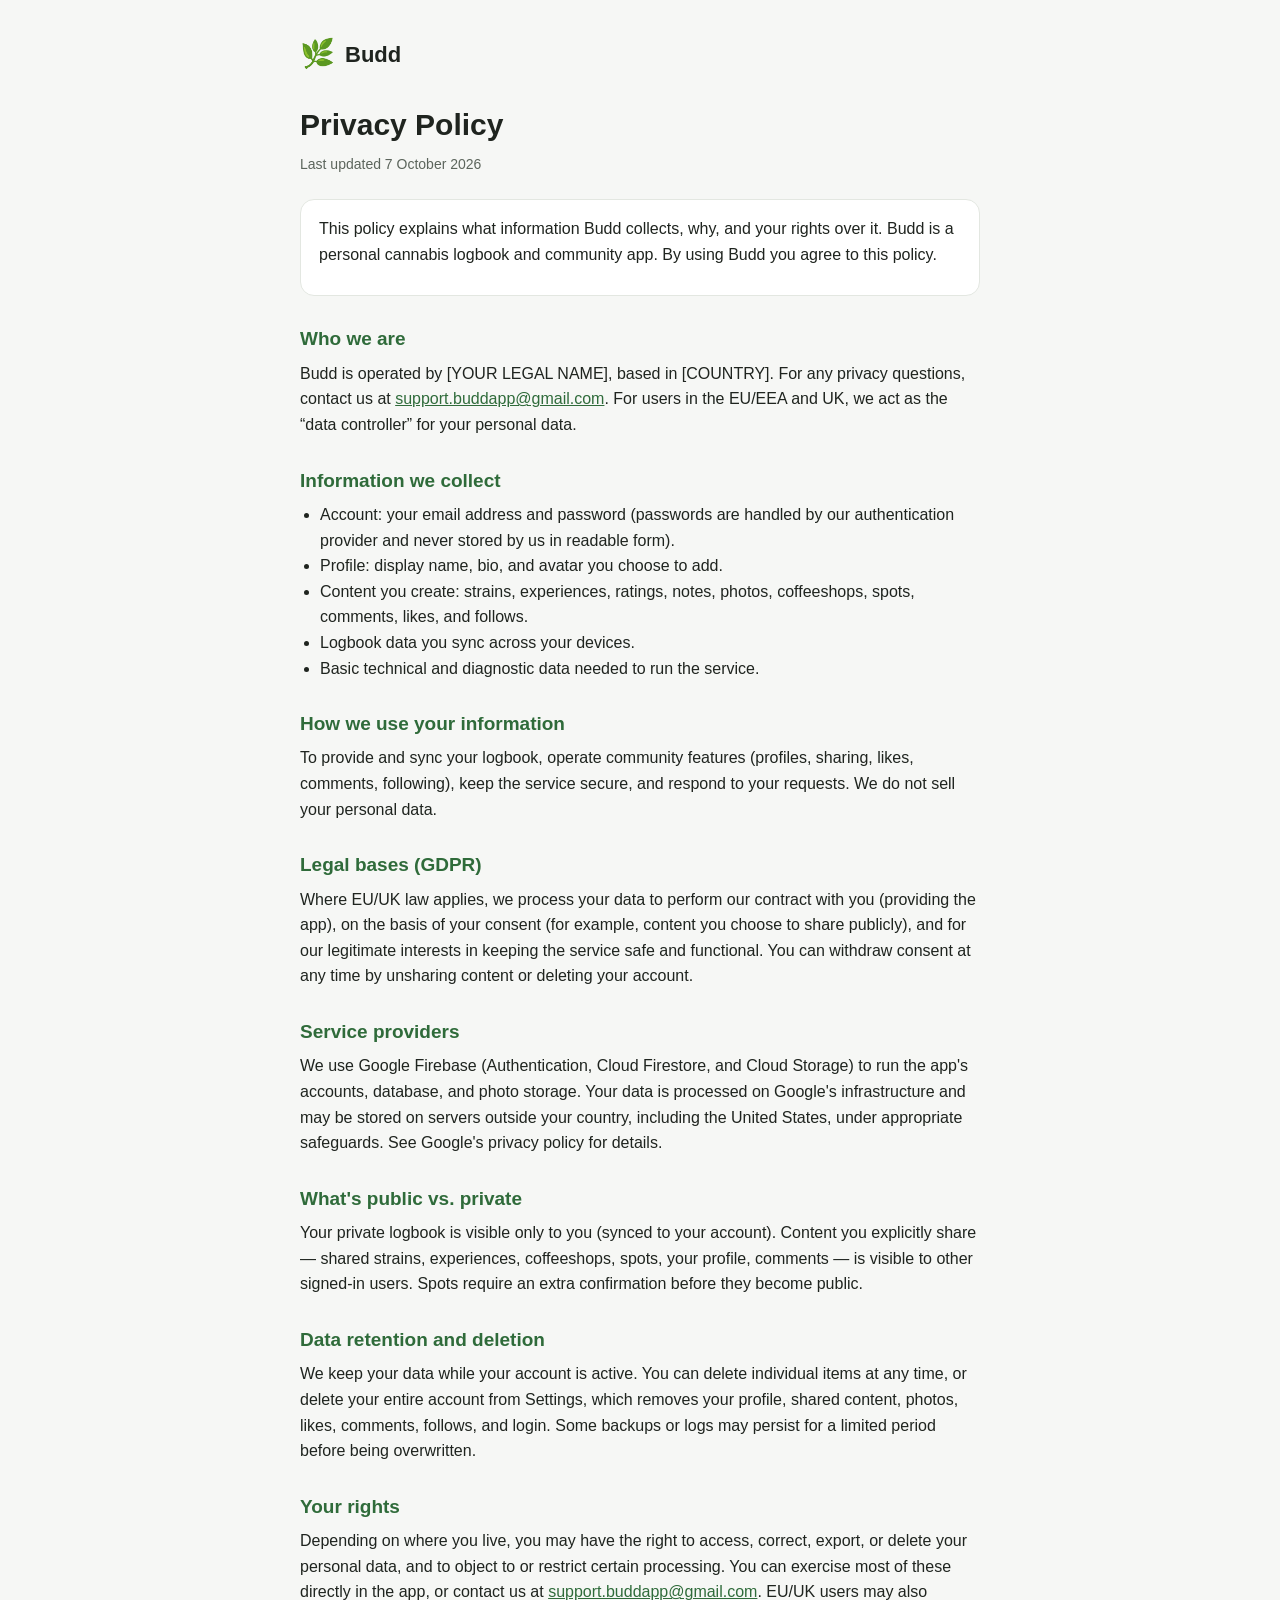
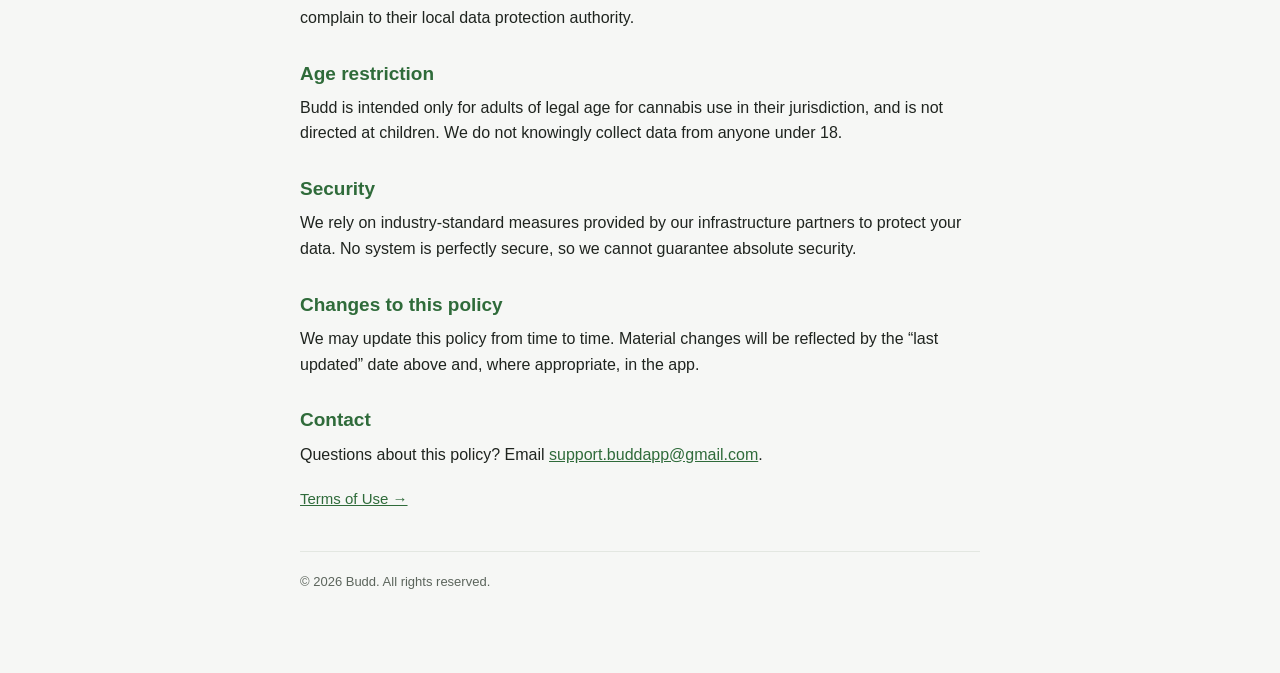
==== privacy.html @ 6cc256dc "Budd legal pages: privacy policy and terms of use" ====
<!DOCTYPE html>
<html lang="en">
<head>
  <meta charset="utf-8">
  <meta name="viewport" content="width=device-width, initial-scale=1">
  <meta name="robots" content="index, follow">
  <title>Budd — Privacy Policy</title>
  <link rel="stylesheet" href="styles.css">
</head>
<body>
  <div class="wrap">
    <header class="site">
      <span class="leaf">🌿</span>
      <h1>Budd</h1>
    </header>

    <h1 class="doc-title">Privacy Policy</h1>
    <p class="updated">Last updated 7 October 2026</p>

    <div class="intro">
      <p>This policy explains what information Budd collects, why, and your rights over it. Budd is a personal cannabis logbook and community app. By using Budd you agree to this policy.</p>
    </div>

    <h2>Who we are</h2>
    <p>Budd is operated by [YOUR LEGAL NAME], based in [COUNTRY]. For any privacy questions, contact us at <a href="mailto:support.buddapp@gmail.com">support.buddapp@gmail.com</a>. For users in the EU/EEA and UK, we act as the “data controller” for your personal data.</p>

    <h2>Information we collect</h2>
    <ul>
      <li>Account: your email address and password (passwords are handled by our authentication provider and never stored by us in readable form).</li>
      <li>Profile: display name, bio, and avatar you choose to add.</li>
      <li>Content you create: strains, experiences, ratings, notes, photos, coffeeshops, spots, comments, likes, and follows.</li>
      <li>Logbook data you sync across your devices.</li>
      <li>Basic technical and diagnostic data needed to run the service.</li>
    </ul>

    <h2>How we use your information</h2>
    <p>To provide and sync your logbook, operate community features (profiles, sharing, likes, comments, following), keep the service secure, and respond to your requests. We do not sell your personal data.</p>

    <h2>Legal bases (GDPR)</h2>
    <p>Where EU/UK law applies, we process your data to perform our contract with you (providing the app), on the basis of your consent (for example, content you choose to share publicly), and for our legitimate interests in keeping the service safe and functional. You can withdraw consent at any time by unsharing content or deleting your account.</p>

    <h2>Service providers</h2>
    <p>We use Google Firebase (Authentication, Cloud Firestore, and Cloud Storage) to run the app's accounts, database, and photo storage. Your data is processed on Google's infrastructure and may be stored on servers outside your country, including the United States, under appropriate safeguards. See Google's privacy policy for details.</p>

    <h2>What's public vs. private</h2>
    <p>Your private logbook is visible only to you (synced to your account). Content you explicitly share — shared strains, experiences, coffeeshops, spots, your profile, comments — is visible to other signed-in users. Spots require an extra confirmation before they become public.</p>

    <h2>Data retention and deletion</h2>
    <p>We keep your data while your account is active. You can delete individual items at any time, or delete your entire account from Settings, which removes your profile, shared content, photos, likes, comments, follows, and login. Some backups or logs may persist for a limited period before being overwritten.</p>

    <h2>Your rights</h2>
    <p>Depending on where you live, you may have the right to access, correct, export, or delete your personal data, and to object to or restrict certain processing. You can exercise most of these directly in the app, or contact us at <a href="mailto:support.buddapp@gmail.com">support.buddapp@gmail.com</a>. EU/UK users may also complain to their local data protection authority.</p>

    <h2>Age restriction</h2>
    <p>Budd is intended only for adults of legal age for cannabis use in their jurisdiction, and is not directed at children. We do not knowingly collect data from anyone under 18.</p>

    <h2>Security</h2>
    <p>We rely on industry-standard measures provided by our infrastructure partners to protect your data. No system is perfectly secure, so we cannot guarantee absolute security.</p>

    <h2>Changes to this policy</h2>
    <p>We may update this policy from time to time. Material changes will be reflected by the “last updated” date above and, where appropriate, in the app.</p>

    <h2>Contact</h2>
    <p>Questions about this policy? Email <a href="mailto:support.buddapp@gmail.com">support.buddapp@gmail.com</a>.</p>

    <nav class="docnav">
      <a href="terms.html">Terms of Use →</a>
    </nav>

    <footer class="site">
      © 2026 Budd. All rights reserved.
    </footer>
  </div>
</body>
</html>
---- styles.css ----
:root {
  --bg: #f6f7f5;
  --card: #ffffff;
  --text: #1f241f;
  --muted: #5c655c;
  --forest: #2f6b3a;
  --border: #e3e7e1;
}

* { box-sizing: border-box; }

body {
  margin: 0;
  background: var(--bg);
  color: var(--text);
  font-family: -apple-system, BlinkMacSystemFont, "Segoe UI", Roboto, Helvetica, Arial, sans-serif;
  line-height: 1.6;
  -webkit-text-size-adjust: 100%;
}

.wrap {
  max-width: 720px;
  margin: 0 auto;
  padding: 32px 20px 80px;
}

header.site {
  display: flex;
  align-items: center;
  gap: 10px;
  margin-bottom: 8px;
}

header.site .leaf { font-size: 28px; }

header.site h1 {
  font-size: 22px;
  margin: 0;
}

h1.doc-title {
  font-size: 30px;
  margin: 24px 0 4px;
}

.updated {
  color: var(--muted);
  font-size: 14px;
  margin: 0 0 24px;
}

.intro {
  background: var(--card);
  border: 1px solid var(--border);
  border-radius: 14px;
  padding: 16px 18px;
  margin-bottom: 28px;
}

h2 {
  color: var(--forest);
  font-size: 19px;
  margin: 28px 0 6px;
}

p { margin: 0 0 12px; }

ul { margin: 0 0 12px; padding-left: 20px; }

a { color: var(--forest); }

nav.docnav {
  margin: 20px 0 0;
  font-size: 15px;
}

footer.site {
  margin-top: 40px;
  padding-top: 20px;
  border-top: 1px solid var(--border);
  color: var(--muted);
  font-size: 13px;
}

@media (prefers-color-scheme: dark) {
  :root {
    --bg: #141814;
    --card: #1d231d;
    --text: #eef1ec;
    --muted: #9aa69a;
    --forest: #7fd18a;
    --border: #2b332b;
  }
}
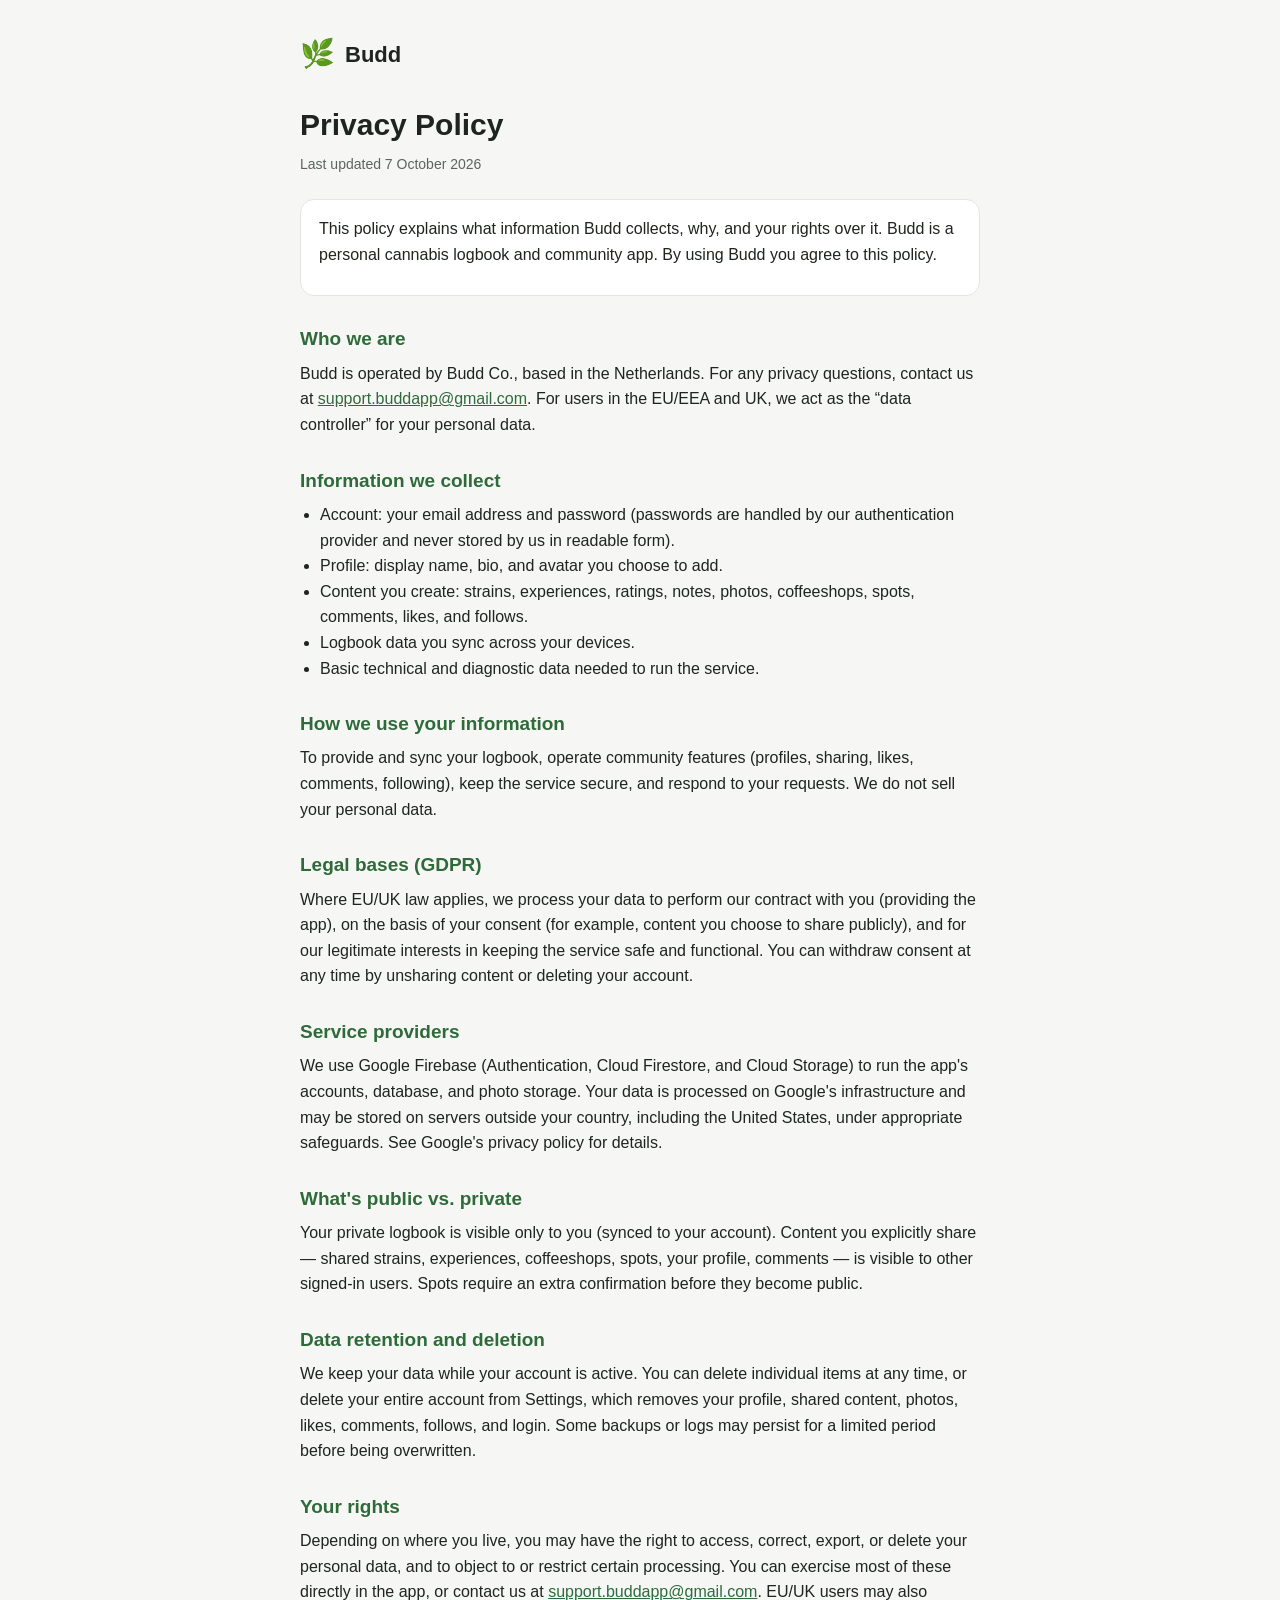
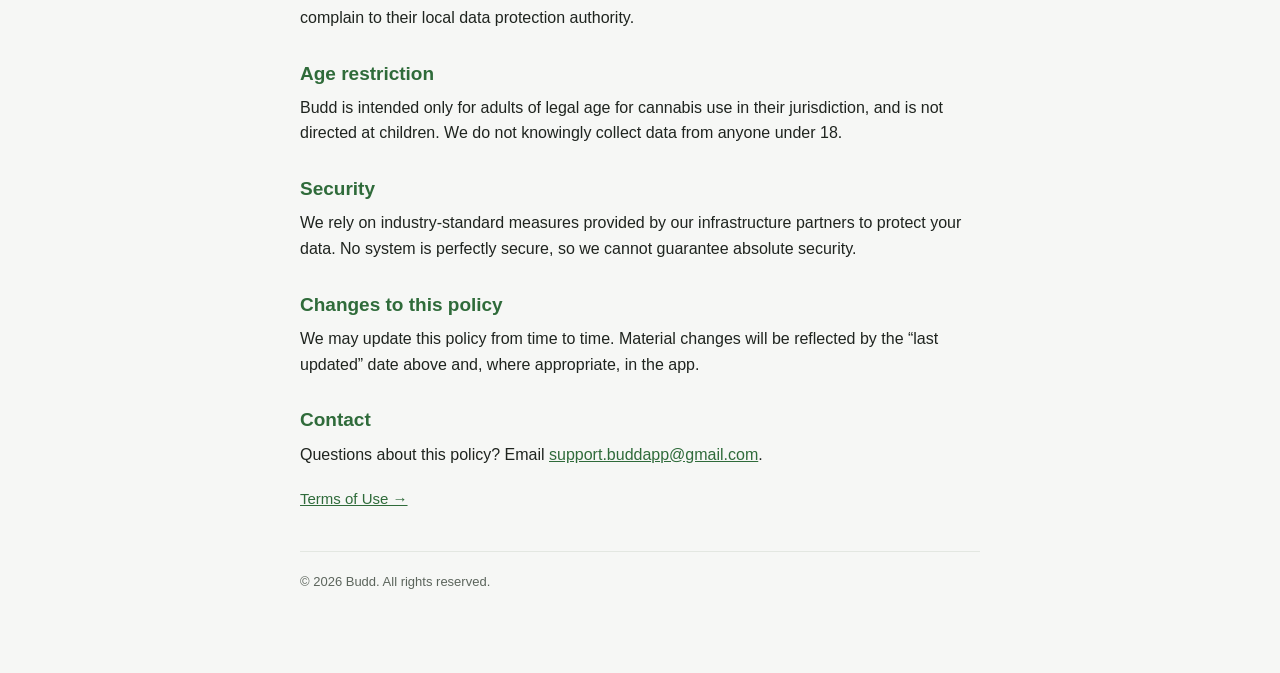
==== commit a5cfd05a: "Fill in operator name and country" ====
--- a/privacy.html
+++ b/privacy.html
@@ -22,7 +22,7 @@
     </div>
 
     <h2>Who we are</h2>
-    <p>Budd is operated by [YOUR LEGAL NAME], based in [COUNTRY]. For any privacy questions, contact us at <a href="mailto:support.buddapp@gmail.com">support.buddapp@gmail.com</a>. For users in the EU/EEA and UK, we act as the “data controller” for your personal data.</p>
+    <p>Budd is operated by Budd Co., based in the Netherlands. For any privacy questions, contact us at <a href="mailto:support.buddapp@gmail.com">support.buddapp@gmail.com</a>. For users in the EU/EEA and UK, we act as the “data controller” for your personal data.</p>
 
     <h2>Information we collect</h2>
     <ul>
